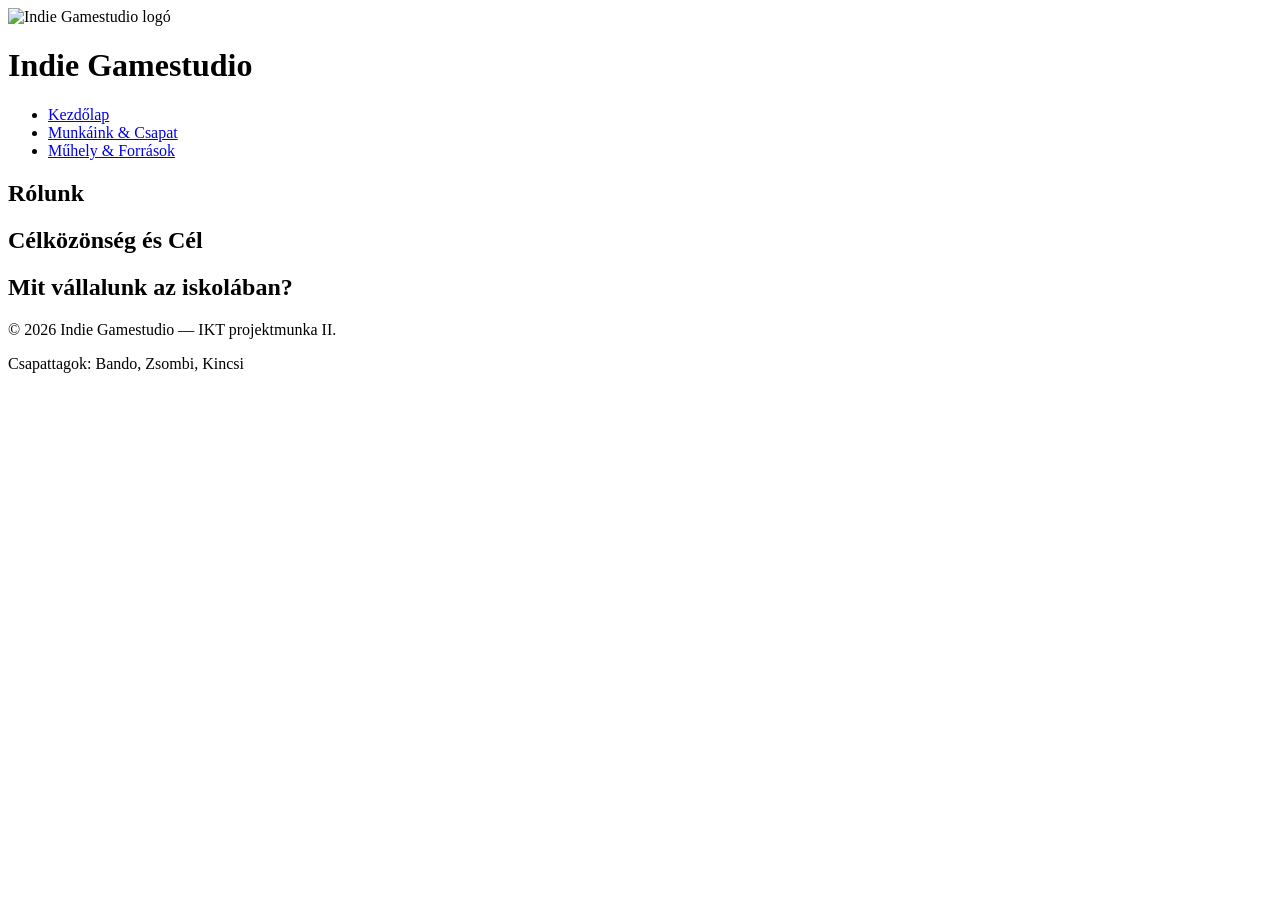
==== src/html/index.html @ fabe3d08 "feat(folders): Create folder structure, files, docs. Created the docs, for all 3 of us, the template" ====
<!DOCTYPE html>
<html lang="hu">
<head>
    <meta charset="UTF-8">
    <meta name="viewport" content="width=device-width, initial-scale=1.0">
    <title>Indie Gamestudio - Kezdőlap</title>
    <link rel="stylesheet" href="../css/index.css">
</head>
<body>

    <header>
        <div class="logo">
            <img src="../images/logo.png" alt="Indie Gamestudio logó">
            <h1>Indie Gamestudio</h1>
        </div>

        <nav>
            <ul>
                <li><a href="index.html">Kezdőlap</a></li>
                <li><a href="tema.html">Munkáink &amp; Csapat</a></li>
                <li><a href="muhely.html">Műhely &amp; Források</a></li>
            </ul>
        </nav>
    </header>

    <main>
        <section id="bemutatkozas">
            <h2>Rólunk</h2>
            <p>

            </p>
        </section>

        <section id="celkozonseg">
            <h2>Célközönség és Cél</h2>
            <p>
            </p>
        </section>

        <section id="szolgaltatasok">
            <h2>Mit vállalunk az iskolában?</h2>
            <p>
            </p>
        </section>
    </main>

    <footer>
        <p>&copy; 2026 Indie Gamestudio — IKT projektmunka II.</p>
        <p>Csapattagok: Bando, Zsombi, Kincsi</p>
    </footer>

</body>
</html>
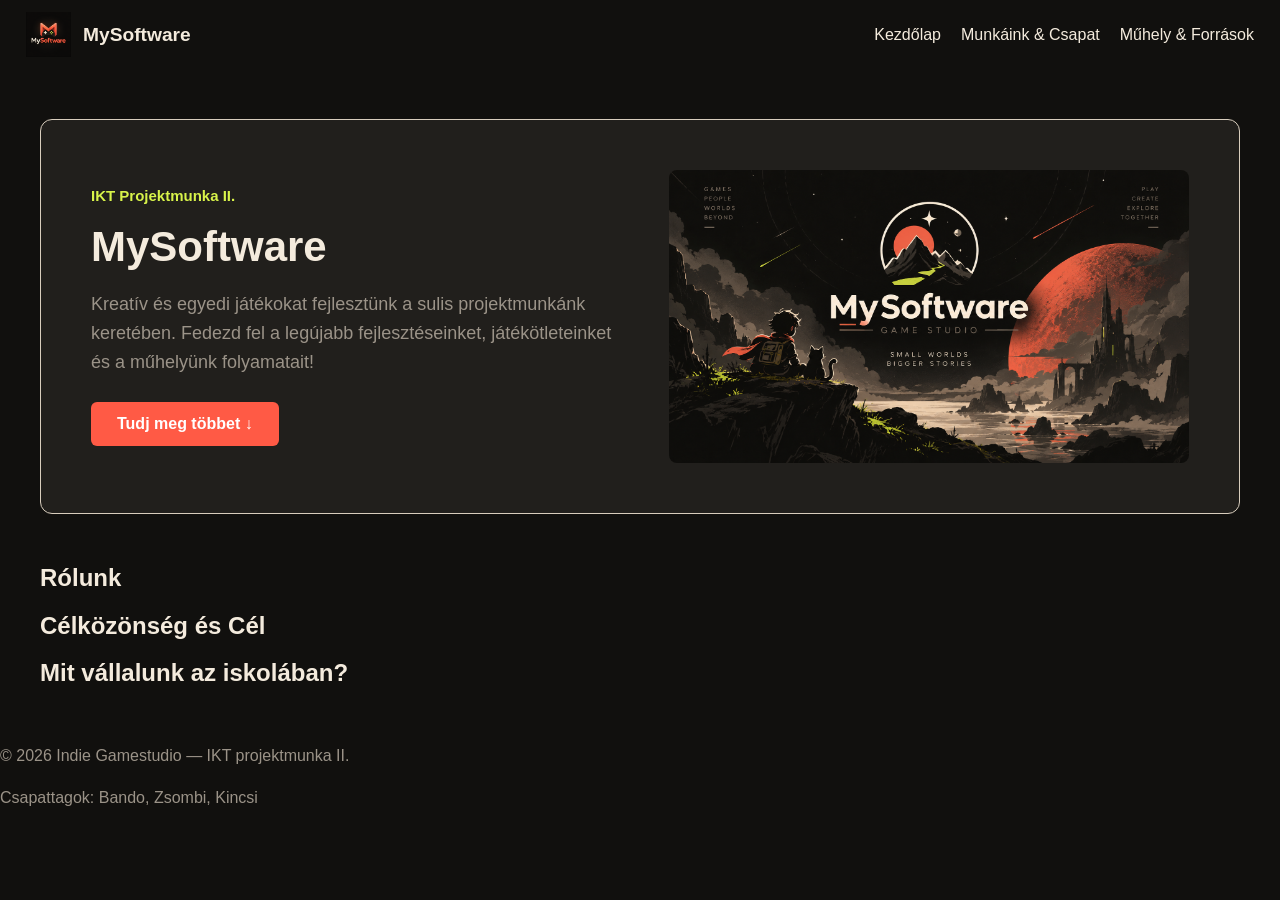
==== commit 6bf4213f: "feat(design): Add color palette, hero section, and navbar styling - Added official color palette var" ====
--- a/src/html/index.html
+++ b/src/html/index.html
@@ -9,12 +9,14 @@
 <body>
 
     <header>
-        <div class="logo">
-            <img src="../images/logo.png" alt="Indie Gamestudio logó">
-            <h1>Indie Gamestudio</h1>
-        </div>
+        <nav>
+            <div class="logo">
+                <a href="index.html">
+                    <img src="../images/logo.png" alt="Indie Gamestudio logó" height="45">
+                </a>
+                <h1>MySoftware</h1>
+            </div>
 
-        <nav>
             <ul>
                 <li><a href="index.html">Kezdőlap</a></li>
                 <li><a href="tema.html">Munkáink &amp; Csapat</a></li>
@@ -24,6 +26,18 @@
     </header>
 
     <main>
+        <div class="hero-banner">
+            <div class="hero-text">
+                <span class="hero-tag">IKT Projektmunka II.</span>
+                <h2>MySoftware</h2>
+                <p>
+                    Kreatív és egyedi játékokat fejlesztünk a sulis projektmunkánk keretében.
+                    Fedezd fel a legújabb fejlesztéseinket, játékötleteinket és a műhelyünk folyamatait!
+                </p>
+                <a href="#bemutatkozas" class="hero-btn">Tudj meg többet &darr;</a>
+            </div>
+            <img src="../images/herobanner.png" alt="Indie Gamestudio Banner">
+        </div>
         <section id="bemutatkozas">
             <h2>Rólunk</h2>
             <p>
--- a/src/css/index.css
+++ b/src/css/index.css
@@ -0,0 +1,145 @@
+:root {
+    --main-background: #11100E;
+    /* Ink Black */
+    --elevated-surface: #211F1C;
+    /* Charcoal */
+    --main-light-text: #F4EBDD;
+    /* Warm Bone */
+    --brand-color: #FF5A45;
+    /* Signal Coral */
+    --special-accent: #D8F34A;
+    /* Acid Chartreuse */
+    --muted-text: #9B9388;
+    /* Stone */
+    --light-border: #D8CDBD;
+    /* Sand */
+    --coral-dark-hover: #9E392D;
+    /* Brick */
+}
+
+body {
+    background-color: var(--main-background);
+    color: var(--main-light-text);
+    font-family: Arial, sans-serif;
+    margin: 0;
+}
+
+main {
+    max-width: 1200px;
+    margin: 0 auto;
+    padding: 20px 30px;
+}
+
+h1 {
+    color: var(--main-light-text);
+}
+
+h2 {
+    color: var(--main-light-text);
+}
+
+p {
+    color: var(--muted-text);
+    line-height: 1.6;
+}
+
+.hero-banner {
+    display: flex;
+    align-items: center;
+    justify-content: space-between;
+    gap: 50px;
+    background-color: var(--elevated-surface);
+    border: 1px solid var(--light-border);
+    border-radius: 12px;
+    padding: 50px 50px;
+    margin: 30px 0 50px 0;
+}
+
+.hero-text {
+    flex: 1;
+}
+
+.hero-tag {
+    display: inline-block;
+    color: var(--special-accent);
+    font-size: 15px;
+    font-weight: bold;
+    margin-bottom: 10px;
+}
+
+.hero-text h2 {
+    font-size: 42px;
+    line-height: 1.2;
+    margin: 8px 0 16px 0;
+}
+
+.hero-text p {
+    color: var(--muted-text);
+    font-size: 18px;
+    line-height: 1.6;
+    margin-bottom: 25px;
+}
+
+.hero-btn {
+    display: inline-block;
+    background-color: var(--brand-color);
+    color: white;
+    padding: 13px 26px;
+    border-radius: 6px;
+    text-decoration: none;
+    font-weight: bold;
+    font-size: 16px;
+}
+
+.hero-btn:hover {
+    background-color: var(--coral-dark-hover);
+}
+
+.hero-banner img {
+    width: 520px;
+    max-width: 50%;
+    height: auto;
+    border-radius: 8px;
+    display: block;
+}
+
+header nav {
+    display: flex;
+    align-items: center;
+    justify-content: space-between;
+    padding: 12px 26px;
+}
+
+.logo {
+    display: flex;
+    align-items: center;
+    gap: 12px;
+}
+
+.logo img {
+    height: 45px;
+    width: auto;
+    display: block;
+}
+
+.logo h1 {
+    font-size: 120%;
+    margin: 0;
+}
+
+nav ul {
+    display: flex;
+    list-style: none;
+    gap: 20px;
+    margin: 0;
+    padding: 0;
+}
+
+nav a {
+    color: var(--main-light-text);
+    text-decoration: none;
+}
+
+nav a:hover {
+    color: var(--brand-color);
+}
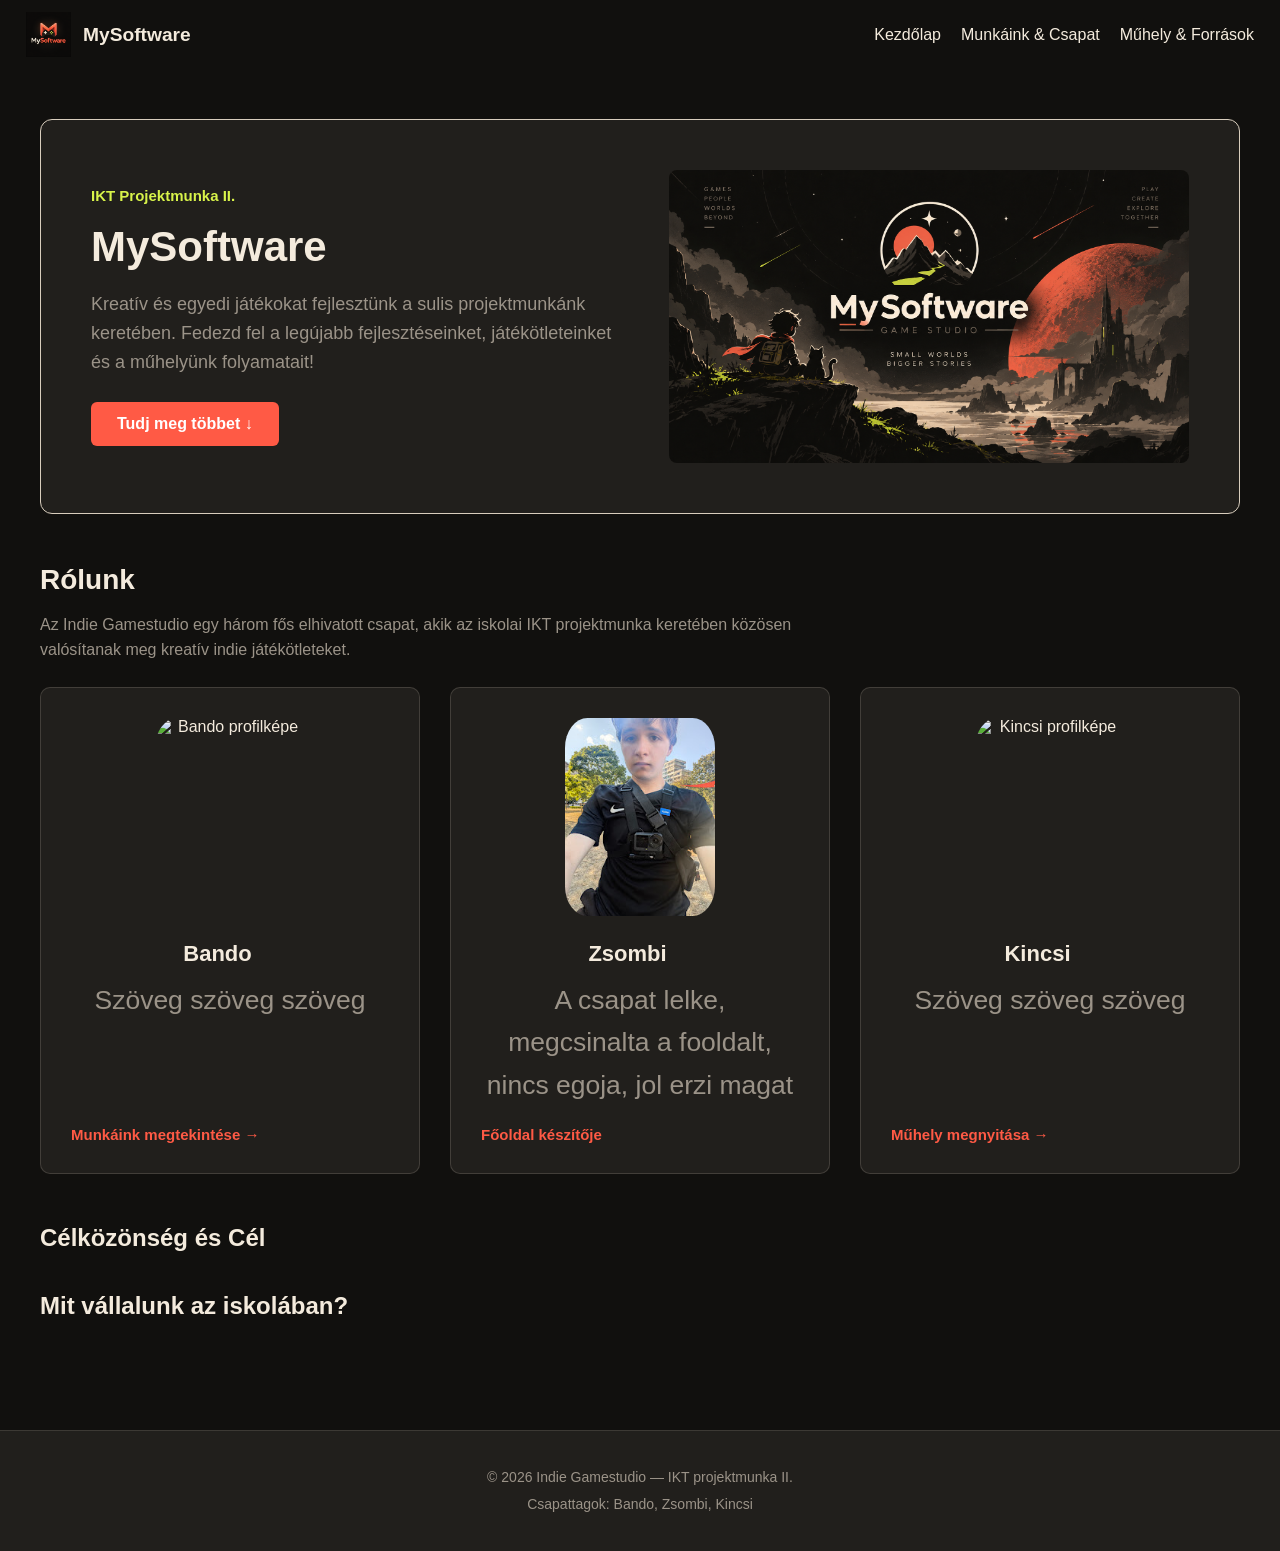
==== commit 982e0f6f: "feat(home): Add 3-column about section and organize game artwork - Converted #bemutatkozas into a re" ====
--- a/src/html/index.html
+++ b/src/html/index.html
@@ -38,11 +38,48 @@
             </div>
             <img src="../images/herobanner.png" alt="Indie Gamestudio Banner">
         </div>
-        <section id="bemutatkozas">
-            <h2>Rólunk</h2>
-            <p>
+        <section id="bemutatkozas" class="about-section">
+            <div class="section-header">
+                <h2>Rólunk</h2>
+                <p>
+                    Az Indie Gamestudio egy három fős elhivatott csapat, akik az iskolai IKT projektmunka keretében közösen valósítanak meg kreatív indie játékötleteket.
+                </p>
+            </div>
 
-            </p>
+            <div class="cards-grid">
+                <article class="card">
+                    <div class="card-content">
+                        <img src="../images/bando.png" alt="Bando profilképe" class="profile-image">
+                        <h3>Bando</h3>
+                        <p>
+                        Szöveg szöveg szöveg
+                        </p>
+                    </div>
+                    <a href="tema.html" class="card-link">Munkáink megtekintése &rarr;</a>
+                </article>
+
+                <article class="card">
+                    <div class="card-content">
+                        <img src="../images/zsombi.png" alt="Zsombi profilképe" class="profile-image">
+                        <h3>Zsombi</h3>
+                        <p>
+                        A csapat lelke, megcsinalta a fooldalt, nincs egoja, jol erzi magat
+                        </p>
+                    </div>
+                    <a href="tema.html" class="card-link">Főoldal készítője</a>
+                </article>
+
+                <article class="card">
+                    <div class="card-content">
+                        <img src="../images/kincsi.png" alt="Kincsi profilképe" class="profile-image">
+                        <h3>Kincsi</h3>
+                        <p>
+                        Szöveg szöveg szöveg
+                        </p>
+                    </div>
+                    <a href="muhely.html" class="card-link">Műhely megnyitása &rarr;</a>
+                </article>
+            </div>
         </section>
 
         <section id="celkozonseg">
--- a/src/css/index.css
+++ b/src/css/index.css
@@ -143,3 +143,100 @@
 nav a:hover {
     color: var(--brand-color);
 }
+
+.about-section {
+    margin-bottom: 50px;
+}
+
+.section-header {
+    margin-bottom: 24px;
+}
+
+.section-header h2 {
+    font-size: 28px;
+    margin-bottom: 10px;
+}
+
+.section-header p {
+    font-size: 16px;
+    max-width: 800px;
+}
+
+.cards-grid {
+    display: grid;
+    grid-template-columns: repeat(auto-fit, minmax(280px, 1fr));
+    gap: 30px;
+}
+
+.card {
+    background-color: var(--elevated-surface);
+    border: 1px solid rgba(216, 205, 189, 0.18);
+    border-radius: 10px;
+    padding: 30px;
+    display: flex;
+    flex-direction: column;
+    justify-content: space-between;
+    text-align: center;
+}
+
+.card:hover {
+    transform: translateY(-4px);
+    border-color: var(--light-border);
+}
+
+
+.card h3 {
+    font-size: 22px;
+    color: var(--main-light-text);
+    margin: 25px 25px 12px 0;
+}
+
+.card p {
+    color: var(--muted-text);
+    font-size: 26.5px;
+    line-height: 1.6;
+    margin: 0 0 20px 0;
+    flex-grow: 1;
+}
+
+.card-link {
+    color: var(--brand-color);
+    font-weight: bold;
+    text-decoration: none;
+    display: inline-flex;
+    align-items: center;
+    font-size: 15px;
+}
+
+.profile-image {
+    display: block;
+    width: 150px;
+    height: 198px;
+    border-radius: 15%;
+    object-fit: cover;
+    margin-bottom: 15px;
+    margin-left: auto;
+    margin-right: auto;
+}
+
+.card-link:hover {
+    color: var(--main-light-text);
+}
+
+#celkozonseg,
+#szolgaltatasok {
+    margin-bottom: 40px;
+}
+
+footer {
+    background-color: var(--elevated-surface);
+    border-top: 1px solid rgba(216, 205, 189, 0.15);
+    padding: 30px 20px;
+    text-align: center;
+    margin-top: 50px;
+}
+
+footer p {
+    margin: 5px 0;
+    font-size: 14px;
+}
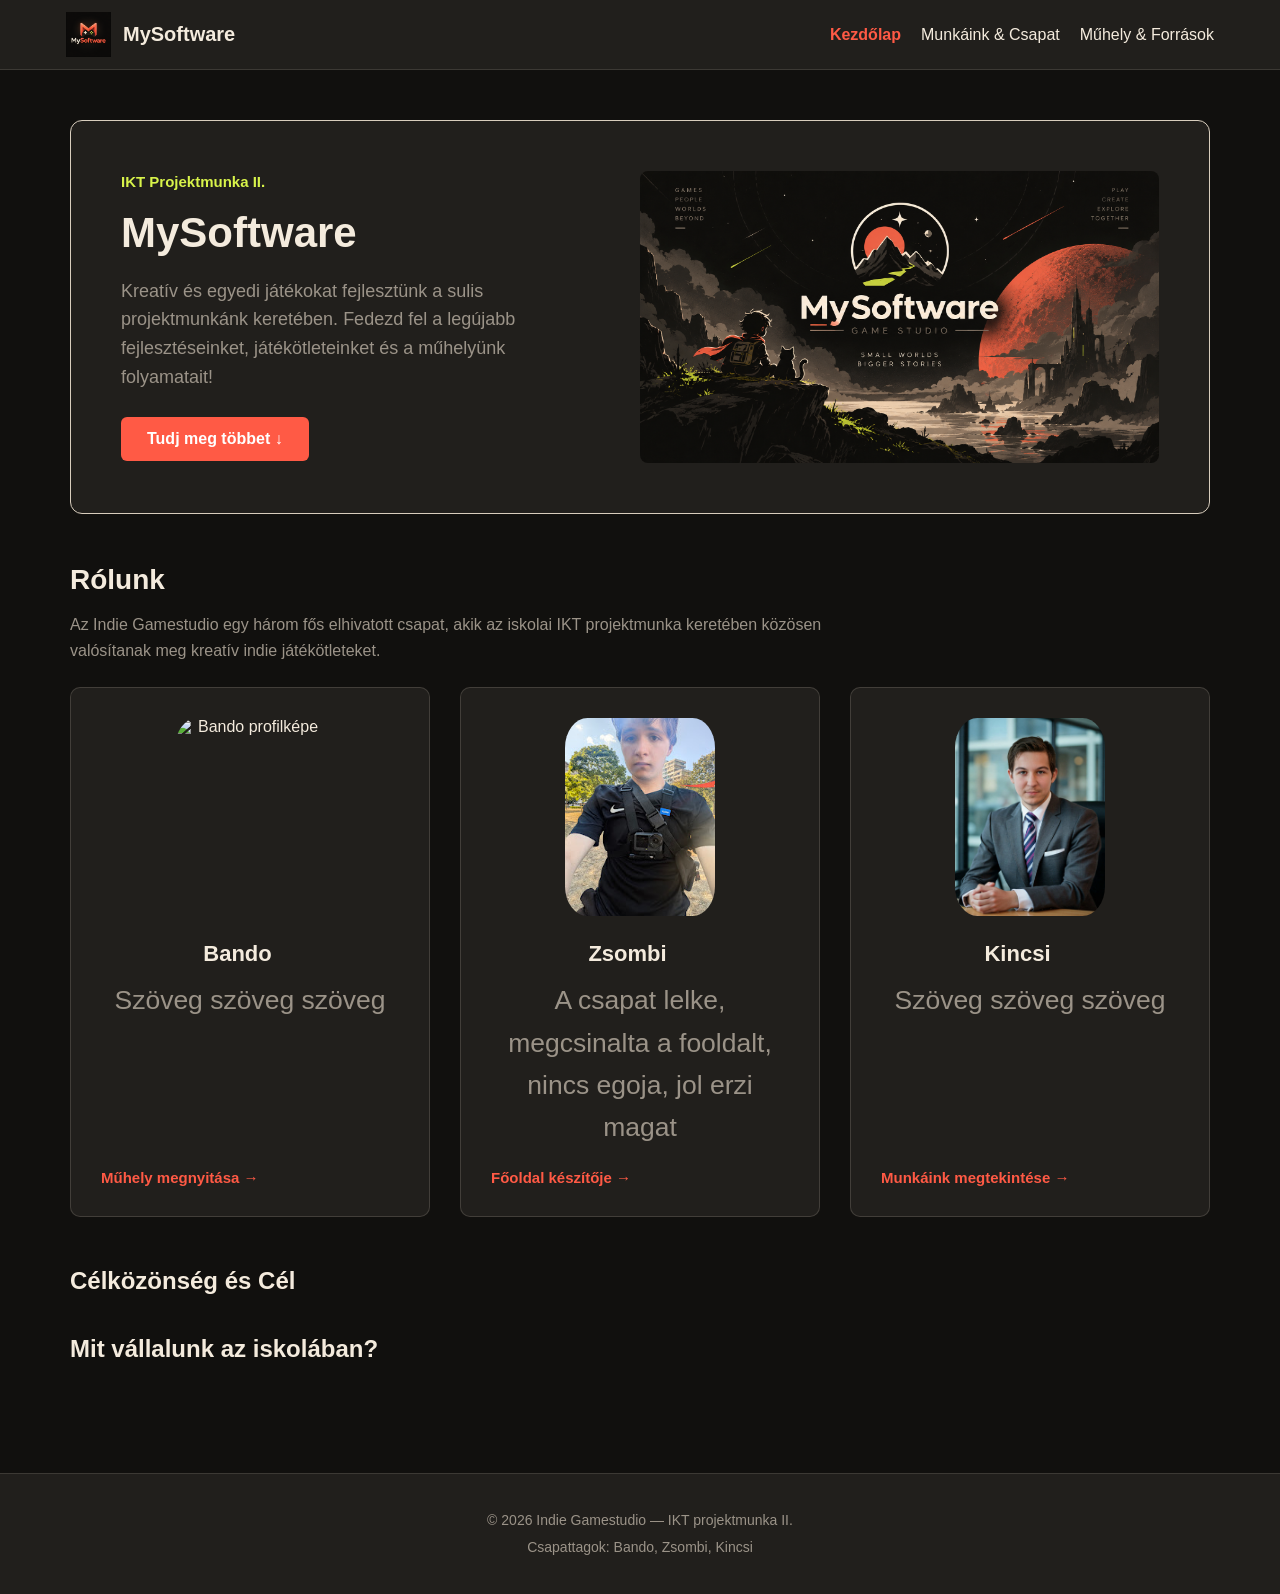
==== commit 8ab25f3c: "feat(nav): Add navbar and footer to all pages and enable navigation" ====
--- a/src/html/index.html
+++ b/src/html/index.html
@@ -4,21 +4,22 @@
     <meta charset="UTF-8">
     <meta name="viewport" content="width=device-width, initial-scale=1.0">
     <title>Indie Gamestudio - Kezdőlap</title>
+    <link rel="stylesheet" href="../css/style.css">
     <link rel="stylesheet" href="../css/index.css">
 </head>
 <body>
 
-    <header>
+    <header class="site-header">
         <nav>
             <div class="logo">
                 <a href="index.html">
                     <img src="../images/logo.png" alt="Indie Gamestudio logó" height="45">
+                    <h1>MySoftware</h1>
                 </a>
-                <h1>MySoftware</h1>
             </div>
 
             <ul>
-                <li><a href="index.html">Kezdőlap</a></li>
+                <li><a href="index.html" class="active">Kezdőlap</a></li>
                 <li><a href="tema.html">Munkáink &amp; Csapat</a></li>
                 <li><a href="muhely.html">Műhely &amp; Források</a></li>
             </ul>
@@ -55,7 +56,7 @@
                         Szöveg szöveg szöveg
                         </p>
                     </div>
-                    <a href="tema.html" class="card-link">Munkáink megtekintése &rarr;</a>
+                    <a href="muhely.html" class="card-link">Műhely megnyitása &rarr;</a>
                 </article>
 
                 <article class="card">
@@ -66,18 +67,18 @@
                         A csapat lelke, megcsinalta a fooldalt, nincs egoja, jol erzi magat
                         </p>
                     </div>
-                    <a href="tema.html" class="card-link">Főoldal készítője</a>
+                    <a href="index.html" class="card-link">Főoldal készítője &rarr;</a>
                 </article>
 
                 <article class="card">
                     <div class="card-content">
-                        <img src="../images/kincsi.png" alt="Kincsi profilképe" class="profile-image">
+                        <img src="../images/marcel.png" alt="Kincsi profilképe" class="profile-image">
                         <h3>Kincsi</h3>
                         <p>
                         Szöveg szöveg szöveg
                         </p>
                     </div>
-                    <a href="muhely.html" class="card-link">Műhely megnyitása &rarr;</a>
+                    <a href="tema.html" class="card-link">Munkáink megtekintése &rarr;</a>
                 </article>
             </div>
         </section>
--- a/src/css/style.css
+++ b/src/css/style.css
@@ -0,0 +1,128 @@
+:root {
+    --main-background: #11100E;
+    /* Ink Black */
+    --elevated-surface: #211F1C;
+    /* Charcoal */
+    --main-light-text: #F4EBDD;
+    /* Warm Bone */
+    --brand-color: #FF5A45;
+    /* Signal Coral */
+    --special-accent: #D8F34A;
+    /* Acid Chartreuse */
+    --muted-text: #9B9388;
+    /* Stone */
+    --light-border: #D8CDBD;
+    /* Sand */
+    --coral-dark-hover: #9E392D;
+    /* Brick */
+}
+
+/* Alapvető dobozmodell és beállítások */
+* {
+    box-sizing: border-box;
+}
+
+body {
+    background-color: var(--main-background);
+    color: var(--main-light-text);
+    font-family: Arial, sans-serif;
+    margin: 0;
+    min-height: 100vh;
+    display: flex;
+    flex-direction: column;
+}
+
+/* Fő navigációs sáv / Navbar */
+header.site-header,
+.site-header {
+    background-color: var(--elevated-surface);
+    border-bottom: 1px solid rgba(216, 205, 189, 0.15);
+    width: 100% !important;
+    max-width: 100% !important;
+    margin: 0 !important;
+    padding: 0 !important;
+}
+
+.site-header nav {
+    display: flex;
+    align-items: center;
+    justify-content: space-between;
+    padding: 12px 26px;
+    max-width: 1200px;
+    margin: 0 auto;
+    width: 100%;
+    box-sizing: border-box;
+}
+
+.site-header .logo {
+    display: flex;
+    align-items: center;
+    gap: 12px;
+}
+
+.site-header .logo a {
+    display: flex;
+    align-items: center;
+    gap: 12px;
+    text-decoration: none;
+    color: var(--main-light-text);
+}
+
+.site-header .logo img {
+    height: 45px;
+    width: auto;
+    display: block;
+}
+
+.site-header .logo h1 {
+    font-size: 1.25rem !important;
+    margin: 0 !important;
+    padding: 0 !important;
+    color: var(--main-light-text) !important;
+    background: none !important;
+    border-radius: 0 !important;
+    font-family: inherit !important;
+    line-height: normal !important;
+    text-align: left !important;
+}
+
+.site-header nav ul {
+    display: flex;
+    list-style: none;
+    gap: 20px;
+    margin: 0;
+    padding: 0;
+}
+
+.site-header nav a {
+    color: var(--main-light-text);
+    text-decoration: none;
+    font-size: 16px;
+    font-weight: 500;
+    transition: color 0.2s ease;
+}
+
+.site-header nav a:hover {
+    color: var(--brand-color);
+}
+
+.site-header nav a.active {
+    color: var(--brand-color);
+    font-weight: bold;
+}
+
+/* Közös lábléc / Footer */
+footer {
+    background-color: var(--elevated-surface);
+    border-top: 1px solid rgba(216, 205, 189, 0.15);
+    padding: 24px 20px;
+    text-align: center;
+    margin-top: auto;
+    width: 100%;
+}
+
+footer p {
+    margin: 5px 0;
+    font-size: 14px;
+    color: var(--muted-text);
+}
--- a/src/css/index.css
+++ b/src/css/index.css
@@ -103,17 +103,33 @@
     display: block;
 }
 
+header.site-header,
+.site-header {
+    background-color: var(--elevated-surface);
+    border-bottom: 1px solid rgba(216, 205, 189, 0.15);
+}
+
 header nav {
     display: flex;
     align-items: center;
     justify-content: space-between;
     padding: 12px 26px;
+    max-width: 1200px;
+    margin: 0 auto;
 }
 
 .logo {
     display: flex;
     align-items: center;
     gap: 12px;
+}
+
+.logo a {
+    display: flex;
+    align-items: center;
+    gap: 12px;
+    text-decoration: none;
+    color: var(--main-light-text);
 }
 
 .logo img {
@@ -125,6 +141,9 @@
 .logo h1 {
     font-size: 120%;
     margin: 0;
+    color: var(--main-light-text);
+    background: none;
+    border-radius: 0;
 }
 
 nav ul {
@@ -138,10 +157,18 @@
 nav a {
     color: var(--main-light-text);
     text-decoration: none;
+    font-size: 16px;
+    font-weight: 500;
+    transition: color 0.2s ease;
 }
 
 nav a:hover {
     color: var(--brand-color);
+}
+
+nav a.active {
+    color: var(--brand-color);
+    font-weight: bold;
 }
 
 .about-section {
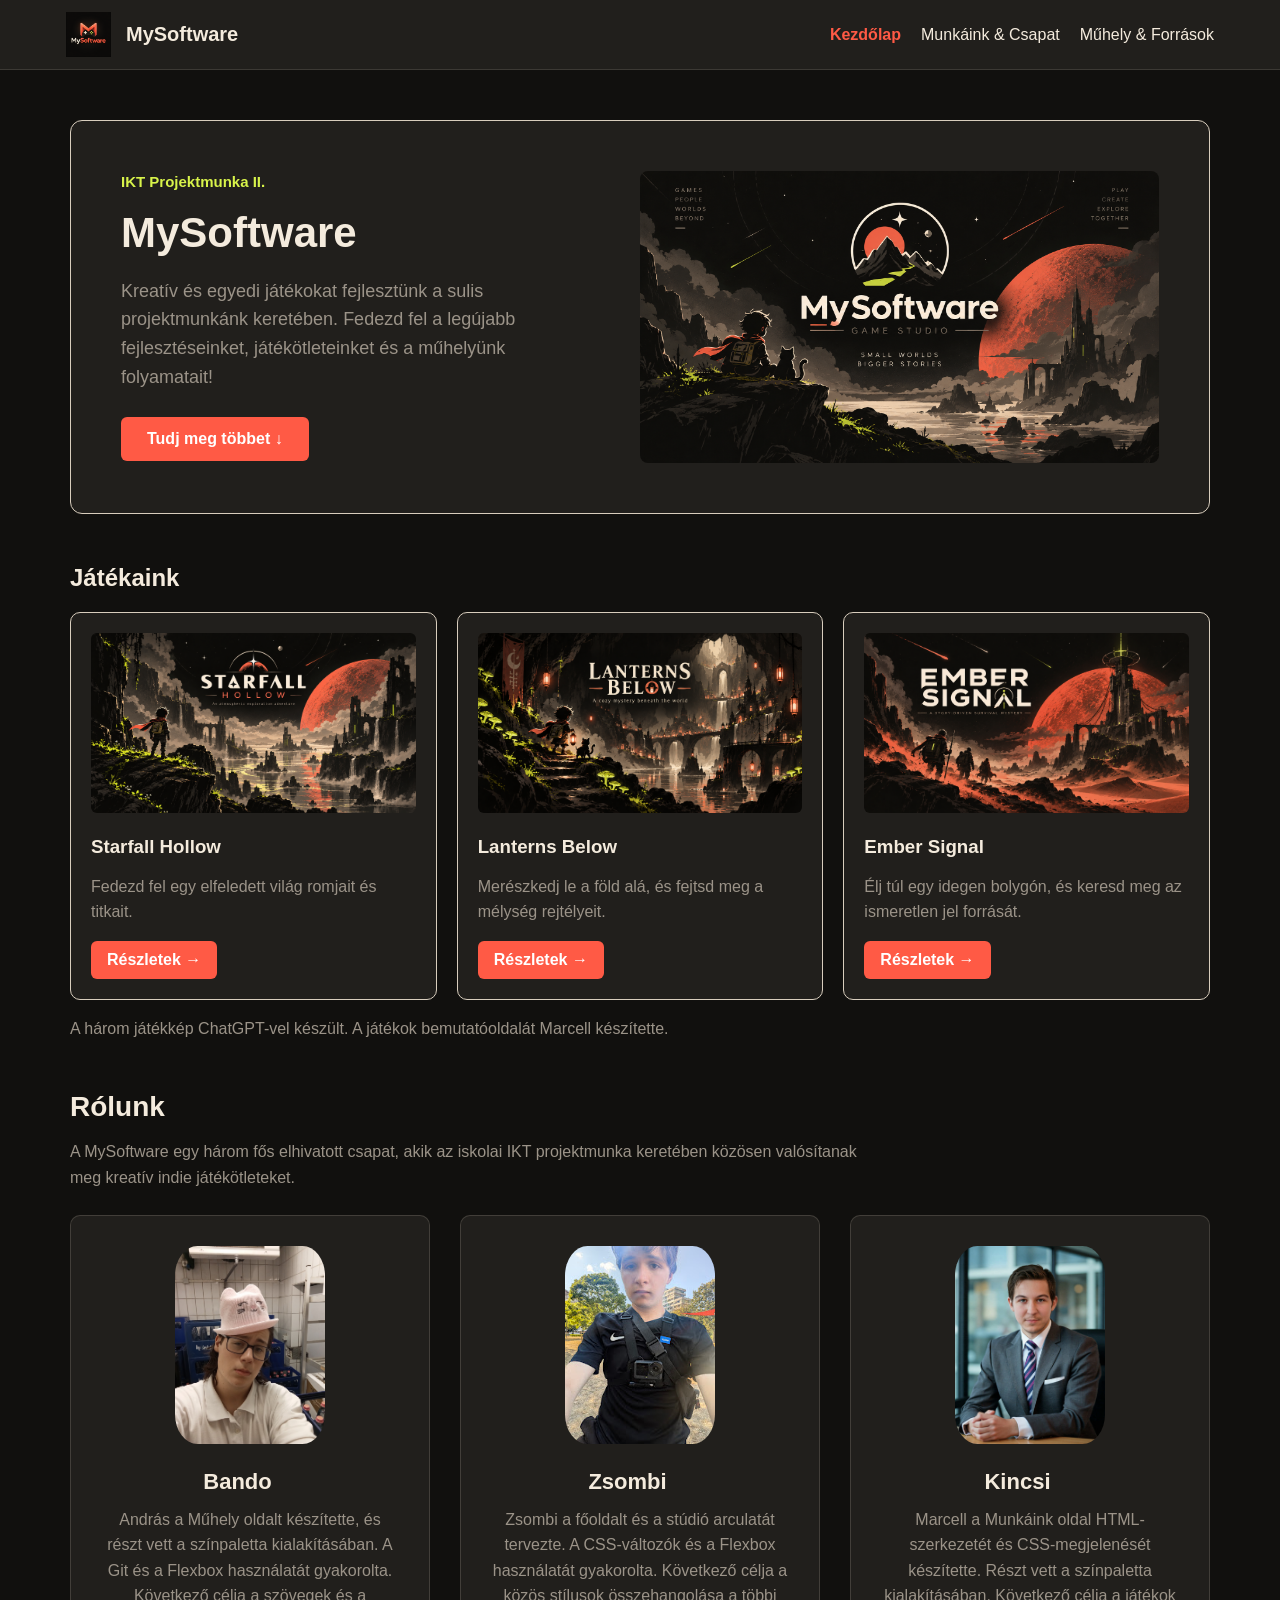
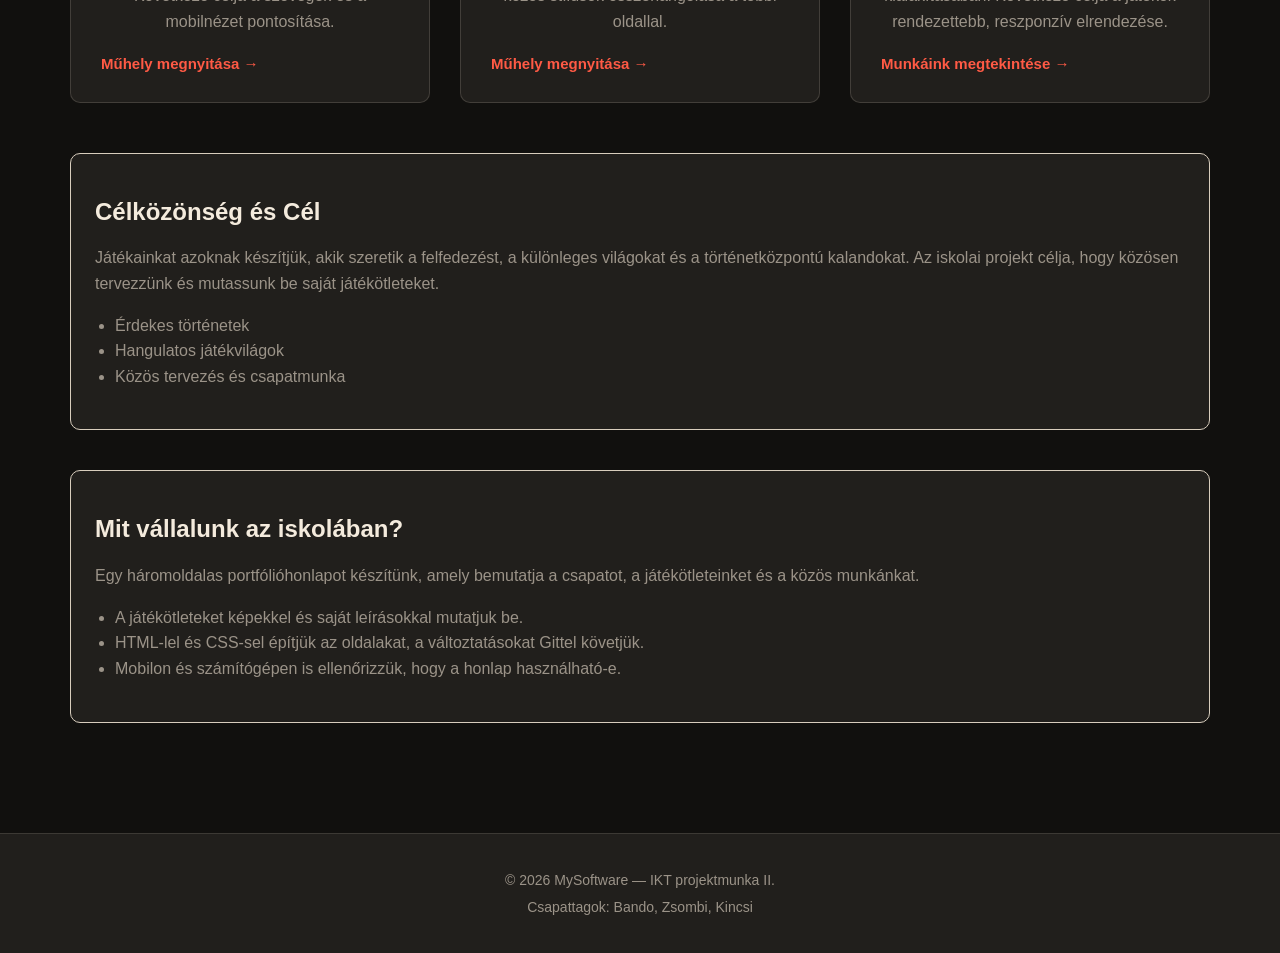
==== commit 21f89928: "feat(site): Add homepage content and MySoftware branding" ====
--- a/src/html/index.html
+++ b/src/html/index.html
@@ -3,7 +3,7 @@
 <head>
     <meta charset="UTF-8">
     <meta name="viewport" content="width=device-width, initial-scale=1.0">
-    <title>Indie Gamestudio - Kezdőlap</title>
+    <title>MySoftware - Kezdőlap</title>
     <link rel="stylesheet" href="../css/style.css">
     <link rel="stylesheet" href="../css/index.css">
 </head>
@@ -13,7 +13,7 @@
         <nav>
             <div class="logo">
                 <a href="index.html">
-                    <img src="../images/logo.png" alt="Indie Gamestudio logó" height="45">
+                    <img src="../images/logo.png" alt="MySoftware logó" height="45">
                     <h1>MySoftware</h1>
                 </a>
             </div>
@@ -37,13 +37,37 @@
                 </p>
                 <a href="#bemutatkozas" class="hero-btn">Tudj meg többet &darr;</a>
             </div>
-            <img src="../images/herobanner.png" alt="Indie Gamestudio Banner">
+            <img src="../images/herobanner.png" alt="MySoftware banner">
         </div>
+        <section id="jatekok" class="games-section">
+            <h2>Játékaink</h2>
+            <div class="games-list">
+                <article class="game-card">
+                    <img src="../images/starfall-hollow.png" alt="Starfall Hollow játék képe">
+                    <h3>Starfall Hollow</h3>
+                    <p>Fedezd fel egy elfeledett világ romjait és titkait.</p>
+                    <a href="tema.html" class="games-link">Részletek &rarr;</a>
+                </article>
+                <article class="game-card">
+                    <img src="../images/lanterns-below.png" alt="Lanterns Below játék képe">
+                    <h3>Lanterns Below</h3>
+                    <p>Merészkedj le a föld alá, és fejtsd meg a mélység rejtélyeit.</p>
+                    <a href="tema.html" class="games-link">Részletek &rarr;</a>
+                </article>
+                <article class="game-card">
+                    <img src="../images/ember-signal.png" alt="Ember Signal játék képe">
+                    <h3>Ember Signal</h3>
+                    <p>Élj túl egy idegen bolygón, és keresd meg az ismeretlen jel forrását.</p>
+                    <a href="tema.html" class="games-link">Részletek &rarr;</a>
+                </article>
+            </div>
+            <p>A három játékkép ChatGPT-vel készült. A játékok bemutatóoldalát Marcell készítette.</p>
+        </section>
         <section id="bemutatkozas" class="about-section">
             <div class="section-header">
                 <h2>Rólunk</h2>
                 <p>
-                    Az Indie Gamestudio egy három fős elhivatott csapat, akik az iskolai IKT projektmunka keretében közösen valósítanak meg kreatív indie játékötleteket.
+                    A MySoftware egy három fős elhivatott csapat, akik az iskolai IKT projektmunka keretében közösen valósítanak meg kreatív indie játékötleteket.
                 </p>
             </div>
 
@@ -53,7 +77,9 @@
                         <img src="../images/bando.png" alt="Bando profilképe" class="profile-image">
                         <h3>Bando</h3>
                         <p>
-                        Szöveg szöveg szöveg
+                            András a Műhely oldalt készítette, és részt vett a színpaletta kialakításában.
+                            A Git és a Flexbox használatát gyakorolta.
+                            Következő célja a szövegek és a mobilnézet pontosítása.
                         </p>
                     </div>
                     <a href="muhely.html" class="card-link">Műhely megnyitása &rarr;</a>
@@ -64,10 +90,12 @@
                         <img src="../images/zsombi.png" alt="Zsombi profilképe" class="profile-image">
                         <h3>Zsombi</h3>
                         <p>
-                        A csapat lelke, megcsinalta a fooldalt, nincs egoja, jol erzi magat
+                            Zsombi a főoldalt és a stúdió arculatát tervezte.
+                            A CSS-változók és a Flexbox használatát gyakorolta.
+                            Következő célja a közös stílusok összehangolása a többi oldallal.
                         </p>
                     </div>
-                    <a href="index.html" class="card-link">Főoldal készítője &rarr;</a>
+                    <a href="muhely.html" class="card-link">Műhely megnyitása &rarr;</a>
                 </article>
 
                 <article class="card">
@@ -75,7 +103,8 @@
                         <img src="../images/marcel.png" alt="Kincsi profilképe" class="profile-image">
                         <h3>Kincsi</h3>
                         <p>
-                        Szöveg szöveg szöveg
+                            Marcell a Munkáink oldal HTML-szerkezetét és CSS-megjelenését készítette.
+                            Részt vett a színpaletta kialakításában. Következő célja a játékok rendezettebb, reszponzív elrendezése.
                         </p>
                     </div>
                     <a href="tema.html" class="card-link">Munkáink megtekintése &rarr;</a>
@@ -86,20 +115,33 @@
         <section id="celkozonseg">
             <h2>Célközönség és Cél</h2>
             <p>
+                Játékainkat azoknak készítjük, akik szeretik a felfedezést, a különleges világokat és a történetközpontú kalandokat.
+                Az iskolai projekt célja, hogy közösen tervezzünk és mutassunk be saját játékötleteket.
             </p>
+            <ul>
+                <li>Érdekes történetek</li>
+                <li>Hangulatos játékvilágok</li>
+                <li>Közös tervezés és csapatmunka</li>
+            </ul>
         </section>
 
         <section id="szolgaltatasok">
             <h2>Mit vállalunk az iskolában?</h2>
             <p>
+                Egy háromoldalas portfólióhonlapot készítünk, amely bemutatja a csapatot, a játékötleteinket és a közös munkánkat.
             </p>
+            <ul>
+                <li>A játékötleteket képekkel és saját leírásokkal mutatjuk be.</li>
+                <li>HTML-lel és CSS-sel építjük az oldalakat, a változtatásokat Gittel követjük.</li>
+                <li>Mobilon és számítógépen is ellenőrizzük, hogy a honlap használható-e.</li>
+            </ul>
         </section>
     </main>
 
     <footer>
-        <p>&copy; 2026 Indie Gamestudio — IKT projektmunka II.</p>
+        <p>&copy; 2026 MySoftware — IKT projektmunka II.</p>
         <p>Csapattagok: Bando, Zsombi, Kincsi</p>
     </footer>
 
 </body>
-</html>+</html>
--- a/src/css/style.css
+++ b/src/css/style.css
@@ -17,7 +17,6 @@
     /* Brick */
 }
 
-/* Alapvető dobozmodell és beállítások */
 * {
     box-sizing: border-box;
 }
@@ -32,7 +31,6 @@
     flex-direction: column;
 }
 
-/* Fő navigációs sáv / Navbar */
 header.site-header,
 .site-header {
     background-color: var(--elevated-surface);
@@ -40,7 +38,7 @@
     width: 100% !important;
     max-width: 100% !important;
     margin: 0 !important;
-    padding: 0 !important;
+    padding: 0 !important; /* '!important, hogy ne irja felül semmi se, amit helyileg meghatározhatja */
 }
 
 .site-header nav {
@@ -57,13 +55,13 @@
 .site-header .logo {
     display: flex;
     align-items: center;
-    gap: 12px;
+    gap: 15px;
 }
 
 .site-header .logo a {
     display: flex;
     align-items: center;
-    gap: 12px;
+    gap: 15px;
     text-decoration: none;
     color: var(--main-light-text);
 }
@@ -75,7 +73,7 @@
 }
 
 .site-header .logo h1 {
-    font-size: 1.25rem !important;
+    font-size: 125% !important;
     margin: 0 !important;
     padding: 0 !important;
     color: var(--main-light-text) !important;
@@ -83,7 +81,7 @@
     border-radius: 0 !important;
     font-family: inherit !important;
     line-height: normal !important;
-    text-align: left !important;
+    text-align: center !important;
 }
 
 .site-header nav ul {
@@ -99,7 +97,6 @@
     text-decoration: none;
     font-size: 16px;
     font-weight: 500;
-    transition: color 0.2s ease;
 }
 
 .site-header nav a:hover {
@@ -111,7 +108,6 @@
     font-weight: bold;
 }
 
-/* Közös lábléc / Footer */
 footer {
     background-color: var(--elevated-surface);
     border-top: 1px solid rgba(216, 205, 189, 0.15);
--- a/src/css/index.css
+++ b/src/css/index.css
@@ -103,6 +103,49 @@
     display: block;
 }
 
+.games-section {
+    margin-bottom: 50px;
+}
+
+.games-list {
+    display: flex;
+    flex-wrap: wrap;
+    gap: 20px;
+}
+
+.game-card {
+    flex: 1 1 250px;
+    background-color: var(--elevated-surface);
+    border: 1px solid var(--light-border);
+    border-radius: 10px;
+    padding: 20px;
+}
+
+.game-card img {
+    width: 100%;
+    height: 180px;
+    object-fit: cover;
+    border-radius: 6px;
+}
+
+.game-card h3 {
+    margin-bottom: 8px;
+}
+
+.games-link {
+    display: inline-block;
+    background-color: var(--brand-color);
+    color: white;
+    padding: 10px 16px;
+    border-radius: 6px;
+    font-weight: bold;
+    text-decoration: none;
+}
+
+.games-link:hover {
+    background-color: var(--coral-dark-hover);
+}
+
 header.site-header,
 .site-header {
     background-color: var(--elevated-surface);
@@ -220,7 +263,7 @@
 
 .card p {
     color: var(--muted-text);
-    font-size: 26.5px;
+    font-size: 16px;
     line-height: 1.6;
     margin: 0 0 20px 0;
     flex-grow: 1;
@@ -253,6 +296,21 @@
 #celkozonseg,
 #szolgaltatasok {
     margin-bottom: 40px;
+    background-color: var(--elevated-surface);
+    border: 1px solid var(--light-border);
+    border-radius: 10px;
+    padding: 24px;
+}
+
+#celkozonseg ul,
+#szolgaltatasok ul {
+    padding-left: 20px;
+}
+
+#celkozonseg li,
+#szolgaltatasok li {
+    color: var(--muted-text);
+    line-height: 1.6;
 }
 
 footer {
@@ -266,4 +324,30 @@
 footer p {
     margin: 5px 0;
     font-size: 14px;
-}+}
+
+@media (max-width: 700px) {
+    main {
+        width: 100%;
+        min-width: 0;
+        padding: 20px;
+    }
+
+    .site-header nav,
+    .site-header nav ul {
+        flex-wrap: wrap;
+        justify-content: center;
+        gap: 12px;
+    }
+
+    .hero-banner {
+        flex-direction: column;
+        padding: 24px;
+        gap: 20px;
+    }
+
+    .hero-banner img {
+        width: 100%;
+        max-width: 100%;
+    }
+}
